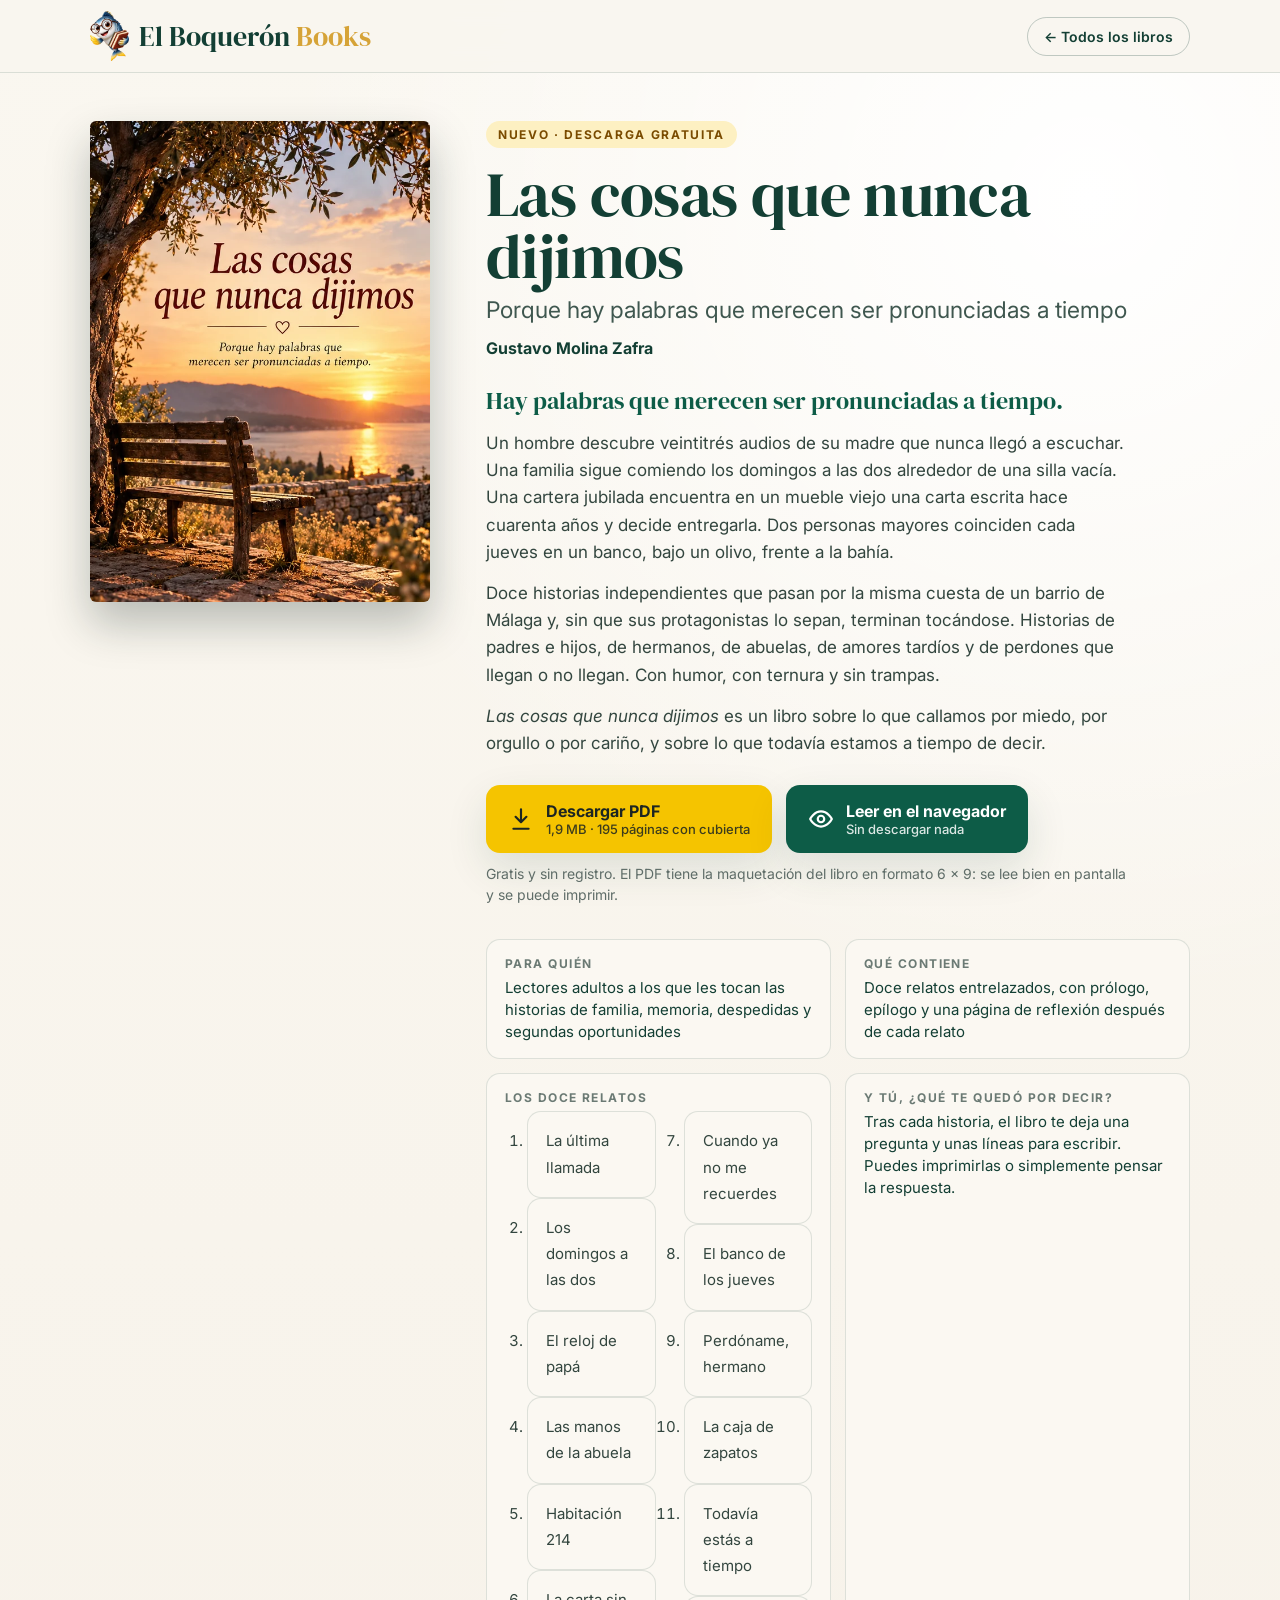
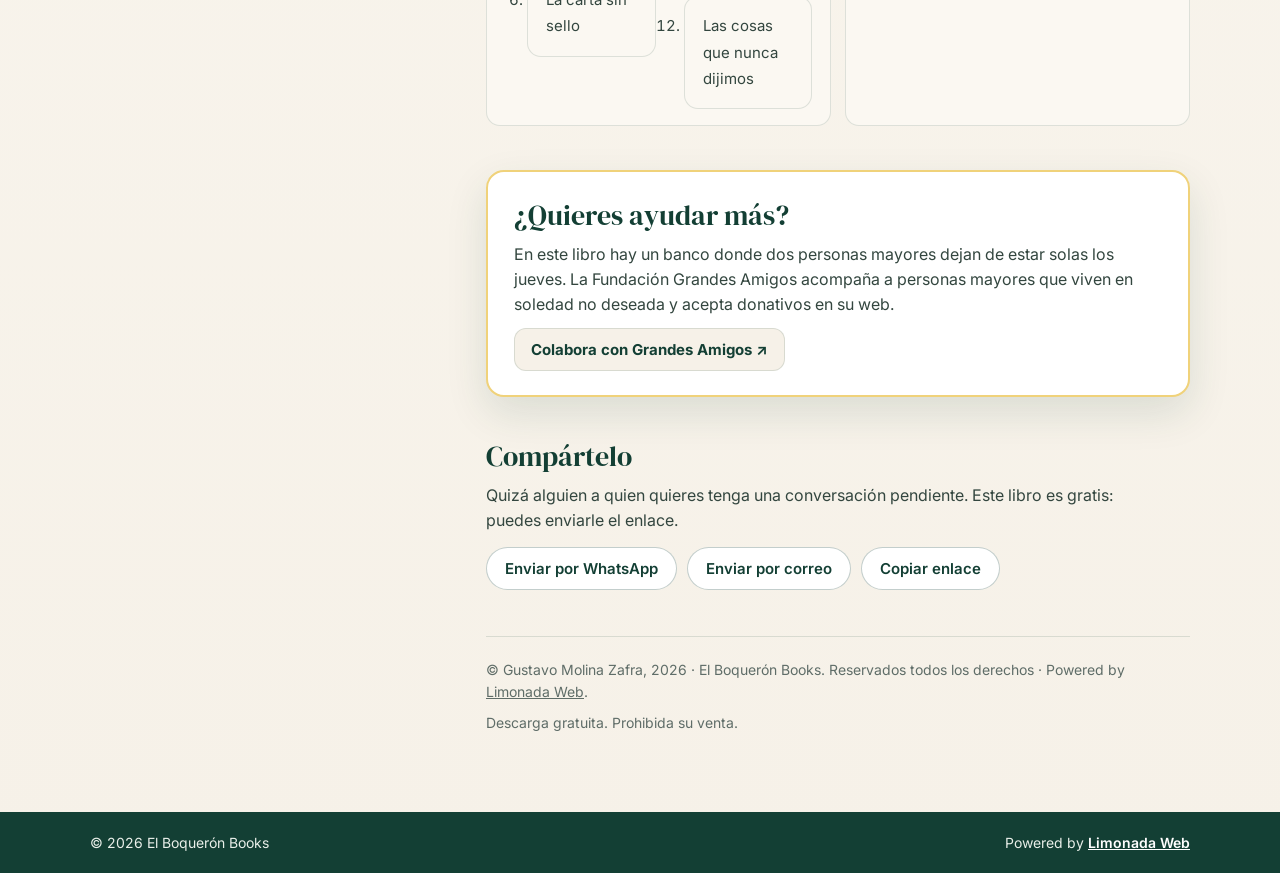
==== libros/las-cosas-que-nunca-dijimos/index.html @ 9ced8bef "Libro gratuito «Las cosas que nunca dijimos»: ficha, PDF y carrusel - Ficha nueva en /libros/las-cos" ====
<!DOCTYPE html>
<html lang="es">
<head>
<meta charset="utf-8">
<meta name="viewport" content="width=device-width, initial-scale=1">
<title>Las cosas que nunca dijimos · Libro gratuito de relatos · El Boquerón Books</title>
<meta name="description" content="Descarga gratis «Las cosas que nunca dijimos», de Gustavo Molina Zafra: doce relatos entrelazados en un barrio de Málaga sobre lo que callamos y lo que todavía estamos a tiempo de decir. PDF.">
<meta name="theme-color" content="#0d5c47">
<link rel="canonical" href="https://elboqueronbooks.com/libros/las-cosas-que-nunca-dijimos/">
<meta property="og:type" content="book">
<meta property="og:locale" content="es_ES">
<meta property="og:site_name" content="El Boquerón Books">
<meta property="og:title" content="Las cosas que nunca dijimos · Libro gratuito">
<meta property="og:description" content="Doce relatos entrelazados sobre lo que callamos por miedo, por orgullo o por cariño, y lo que todavía estamos a tiempo de decir. Descarga gratuita en PDF.">
<meta property="og:url" content="https://elboqueronbooks.com/libros/las-cosas-que-nunca-dijimos/">
<meta property="og:image" content="https://elboqueronbooks.com/libros/las-cosas-que-nunca-dijimos/portada-og.jpg">
<meta property="og:image:secure_url" content="https://elboqueronbooks.com/libros/las-cosas-que-nunca-dijimos/portada-og.jpg">
<meta property="og:image:type" content="image/jpeg">
<meta property="og:image:width" content="1200">
<meta property="og:image:height" content="630">
<meta property="og:image:alt" content="Portada de Las cosas que nunca dijimos: un banco de madera bajo un olivo frente a la bahía al atardecer">
<meta name="twitter:card" content="summary_large_image">
<meta name="twitter:image" content="https://elboqueronbooks.com/libros/las-cosas-que-nunca-dijimos/portada-og.jpg">
<link rel="icon" href="../../favicon.ico" sizes="any">
<link rel="icon" type="image/png" sizes="32x32" href="../../favicon-32.png">
<link rel="apple-touch-icon" href="../../apple-touch-icon.png">
<link rel="preconnect" href="https://fonts.googleapis.com">
<link rel="preconnect" href="https://fonts.gstatic.com" crossorigin>
<link href="https://fonts.googleapis.com/css2?family=DM+Serif+Display&family=Inter:wght@400;500;600;700;800&display=swap" rel="stylesheet">
<script type="application/ld+json">
{
 "@context": "https://schema.org",
 "@type": "Book",
 "name": "Las cosas que nunca dijimos",
 "alternativeHeadline": "Porque hay palabras que merecen ser pronunciadas a tiempo",
 "author": {"@type": "Person", "name": "Gustavo Molina Zafra"},
 "publisher": {"@type": "Organization", "name": "El Boquerón Books"},
 "inLanguage": "es",
 "datePublished": "2026-10",
 "numberOfPages": 195,
 "genre": "Relatos",
 "bookFormat": "https://schema.org/EBook",
 "isAccessibleForFree": true,
 "image": "https://elboqueronbooks.com/assets/book-las-cosas-que-nunca-dijimos.webp",
 "url": "https://elboqueronbooks.com/libros/las-cosas-que-nunca-dijimos/"
}
</script>
<style>
:root{
  --paper:#f6f1e8;--paper2:#fbf8f2;--ink:#133f34;--muted:#5f6d68;--green:#0d5c47;--green2:#0a4637;
  --gold:#d6a337;--yellow:#f5c400;--line:rgba(19,63,52,.13);--shadow:0 16px 42px rgba(20,62,51,.12);--wrap:1100px
}
*{box-sizing:border-box}
html{scroll-behavior:smooth}
body{margin:0;color:var(--ink);font-family:Inter,system-ui,sans-serif;background:radial-gradient(circle at 85% 8%,#fff 0,rgba(255,255,255,0) 32%),linear-gradient(#faf7f0,var(--paper));-webkit-font-smoothing:antialiased}
a{color:inherit}
img{display:block;max-width:100%}
.wrap{width:min(var(--wrap),calc(100% - 40px));margin:auto}
:focus-visible{outline:3px solid var(--gold);outline-offset:3px}
.skip{position:absolute;left:-999px;top:8px;background:#fff;padding:8px 14px;border-radius:8px;z-index:99}
.skip:focus{left:12px}

/* cabecera */
.topbar{border-bottom:1px solid var(--line);background:rgba(249,246,239,.92);position:sticky;top:0;z-index:20;backdrop-filter:blur(12px);-webkit-backdrop-filter:blur(12px)}
.navbar{display:flex;align-items:center;justify-content:space-between;gap:16px;height:72px}
.brand{display:flex;align-items:center;gap:10px;text-decoration:none}
.brand img{height:50px;width:auto}
.brand-name{font-family:"DM Serif Display",serif;font-size:28px;line-height:1;white-space:nowrap}
.brand-name em{font-style:normal;color:var(--gold)}
.back{font-size:14px;font-weight:600;text-decoration:none;padding:10px 16px;border-radius:999px;border:1px solid rgba(19,63,52,.25);white-space:nowrap}
.back:hover{background:#fff}
.back .corto{display:none}

/* ficha */
.ficha{display:grid;grid-template-columns:minmax(220px,340px) 1fr;gap:56px;align-items:start;padding:48px 0 30px}
.portada{position:sticky;top:100px}
.portada img{width:100%;height:auto;border-radius:6px;box-shadow:0 22px 44px rgba(20,40,35,.28)}
.tag{display:inline-block;font-size:12px;font-weight:700;letter-spacing:.14em;text-transform:uppercase;color:#7a4b00;background:#fdf0c2;border-radius:999px;padding:6px 12px}
h1{font-family:"DM Serif Display",serif;font-weight:400;font-size:clamp(40px,5vw,62px);line-height:1;margin:16px 0 8px;letter-spacing:-.01em}
.sub{font-size:clamp(19px,2vw,23px);color:#3f574f;margin:0 0 6px}
.autor{font-weight:700;margin:14px 0 0}
.hook{font-family:"DM Serif Display",serif;font-size:24px;line-height:1.25;color:var(--green);margin:28px 0 14px}
.texto p{font-size:17px;line-height:1.6;color:#33463f;margin:0 0 14px;max-width:640px}

.descargas{margin:28px 0 8px;display:flex;flex-wrap:wrap;gap:14px}
.btn{display:inline-flex;align-items:center;gap:12px;text-decoration:none;border-radius:14px;padding:16px 22px;font-weight:700;font-size:16px;box-shadow:var(--shadow)}
.btn small{display:block;font-weight:500;font-size:13px;opacity:.85}
.btn svg{flex-shrink:0}
.btn.pdf{background:var(--yellow);color:#1c2522}
.btn.pdf:hover{background:#e8b900}
.btn.epub{background:var(--green);color:#fff}
.btn.epub:hover{background:var(--green2)}
.nota-desc{font-size:14px;color:var(--muted);margin:10px 0 0;max-width:640px;line-height:1.5}

.datos{display:grid;grid-template-columns:repeat(2,minmax(0,1fr));gap:14px;margin:34px 0 0;padding:0;list-style:none}
.datos li{background:var(--paper2);border:1px solid var(--line);border-radius:14px;padding:16px 18px}
.datos b{display:block;font-size:12px;letter-spacing:.12em;text-transform:uppercase;color:#6b7a74;margin-bottom:6px;font-weight:700}
.datos span{font-size:15px;line-height:1.45}

.ayuda{margin:44px 0 0;padding:24px 26px;border-radius:18px;background:#fff;border:2px solid #f0d27a;box-shadow:var(--shadow)}
.ayuda .btn-ayuda{display:inline-flex;align-items:center;gap:8px;text-decoration:none;font-weight:700;background:var(--paper);border:1px solid var(--line);border-radius:12px;padding:11px 16px;font-size:15px}
.ayuda .btn-ayuda:hover{background:#fdf0c2}
.relatos{columns:2;column-gap:28px;margin:6px 0 0;padding-left:22px;font-size:15px;line-height:1.75;color:#33463f}
.ayuda h2{font-family:"DM Serif Display",serif;font-weight:400;font-size:28px;margin:0 0 8px}
.ayuda p{margin:0 0 12px;font-size:16px;line-height:1.55;color:#33463f}
.tels{display:flex;flex-wrap:wrap;gap:10px;margin:6px 0 0;padding:0;list-style:none}
.tels a{display:inline-block;text-decoration:none;font-weight:700;background:var(--paper);border:1px solid var(--line);border-radius:12px;padding:10px 14px;font-size:15px}
.tels a:hover{background:#fdf0c2}

.compartir{margin:40px 0 0}
.compartir h2{font-family:"DM Serif Display",serif;font-weight:400;font-size:28px;margin:0 0 8px}
.compartir p{margin:0 0 14px;color:#33463f;font-size:16px;line-height:1.55;max-width:640px}
.share{display:flex;flex-wrap:wrap;gap:10px}
.share a,.share button{font:inherit;font-weight:600;font-size:15px;cursor:pointer;text-decoration:none;border-radius:999px;padding:11px 18px;border:1px solid rgba(19,63,52,.25);background:#fff;color:var(--ink)}
.share a:hover,.share button:hover{background:var(--paper)}
.copiado{font-size:14px;color:var(--green);margin-left:6px}

.legal{margin:46px 0 0;padding:22px 0 0;border-top:1px solid var(--line);font-size:14px;line-height:1.6;color:var(--muted)}
.legal p{margin:0 0 8px;max-width:820px}
footer{margin-top:40px;background:var(--ink);color:#e9efe9}
.footer-row{display:flex;flex-wrap:wrap;gap:10px 28px;justify-content:space-between;padding:22px 0;font-size:14px}
footer a{color:#fff;font-weight:600}

@media (max-width:820px){
  .ficha{grid-template-columns:1fr;gap:26px;padding-top:28px}
  .portada{position:static;max-width:240px;margin:auto}
  .brand-name{font-size:22px}.brand img{height:40px}
  .btn{width:100%;justify-content:center}
}
@media (max-width:560px){
  .datos{grid-template-columns:1fr}
  .back .largo{display:none}
  .back .corto{display:inline}
  .brand-name{font-size:20px}
}
</style>
</head>
<body>
<a class="skip" href="#contenido">Saltar al contenido</a>
<header class="topbar">
 <div class="wrap navbar">
  <a class="brand" href="../../" aria-label="El Boquerón Books, inicio"><img src="../../logo.webp" alt="" width="132" height="168"><span class="brand-name">El Boquerón <em>Books</em></span></a>
  <a class="back" href="../../#libros">← <span class="largo">Todos los libros</span><span class="corto">Libros</span></a>
 </div>
</header>

<main id="contenido" class="wrap">
 <article class="ficha" aria-labelledby="titulo">
  <div class="portada">
   <img src="../../assets/book-las-cosas-que-nunca-dijimos.webp" alt="Portada de Las cosas que nunca dijimos: un banco de madera vacío bajo un olivo, frente a la bahía, al atardecer." width="600" height="849">
  </div>

  <div>
   <span class="tag">Nuevo · Descarga gratuita</span>
   <h1 id="titulo">Las cosas que nunca dijimos</h1>
   <p class="sub">Porque hay palabras que merecen ser pronunciadas a tiempo</p>
   <p class="autor">Gustavo Molina Zafra</p>

   <p class="hook">Hay palabras que merecen ser pronunciadas a tiempo.</p>
   <div class="texto">
    <p>Un hombre descubre veintitrés audios de su madre que nunca llegó a escuchar. Una familia sigue comiendo los domingos a las dos alrededor de una silla vacía. Una cartera jubilada encuentra en un mueble viejo una carta escrita hace cuarenta años y decide entregarla. Dos personas mayores coinciden cada jueves en un banco, bajo un olivo, frente a la bahía.</p>
    <p>Doce historias independientes que pasan por la misma cuesta de un barrio de Málaga y, sin que sus protagonistas lo sepan, terminan tocándose. Historias de padres e hijos, de hermanos, de abuelas, de amores tardíos y de perdones que llegan o no llegan. Con humor, con ternura y sin trampas.</p>
    <p><em>Las cosas que nunca dijimos</em> es un libro sobre lo que callamos por miedo, por orgullo o por cariño, y sobre lo que todavía estamos a tiempo de decir.</p>
   </div>

   <div class="descargas" role="group" aria-label="Descargar el libro">
    <a class="btn pdf" href="../../descargas/las-cosas-que-nunca-dijimos.pdf" download="Las-cosas-que-nunca-dijimos.pdf" type="application/pdf">
     <svg width="26" height="26" viewBox="0 0 24 24" fill="none" stroke="currentColor" stroke-width="2" stroke-linecap="round" stroke-linejoin="round" aria-hidden="true"><path d="M12 3v12M7 10l5 5 5-5M5 21h14"/></svg>
     <span>Descargar PDF<small>1,9 MB · 195 páginas con cubierta</small></span>
    </a>
    <a class="btn epub" href="../../descargas/las-cosas-que-nunca-dijimos.pdf" target="_blank" rel="noopener" type="application/pdf">
     <svg width="26" height="26" viewBox="0 0 24 24" fill="none" stroke="currentColor" stroke-width="2" stroke-linecap="round" stroke-linejoin="round" aria-hidden="true"><path d="M2 12s3.5-7 10-7 10 7 10 7-3.5 7-10 7S2 12 2 12Z"/><circle cx="12" cy="12" r="3"/></svg>
     <span>Leer en el navegador<small>Sin descargar nada</small></span>
    </a>
   </div>
   <p class="nota-desc">Gratis y sin registro. El PDF tiene la maquetación del libro en formato 6 × 9: se lee bien en pantalla y se puede imprimir.</p>

   <ul class="datos">
    <li><b>Para quién</b><span>Lectores adultos a los que les tocan las historias de familia, memoria, despedidas y segundas oportunidades</span></li>
    <li><b>Qué contiene</b><span>Doce relatos entrelazados, con prólogo, epílogo y una página de reflexión después de cada relato</span></li>
    <li><b>Los doce relatos</b><span><ol class="relatos"><li>La última llamada</li><li>Los domingos a las dos</li><li>El reloj de papá</li><li>Las manos de la abuela</li><li>Habitación 214</li><li>La carta sin sello</li><li>Cuando ya no me recuerdes</li><li>El banco de los jueves</li><li>Perdóname, hermano</li><li>La caja de zapatos</li><li>Todavía estás a tiempo</li><li>Las cosas que nunca dijimos</li></ol></span></li>
    <li><b>Y tú, ¿qué te quedó por decir?</b><span>Tras cada historia, el libro te deja una pregunta y unas líneas para escribir. Puedes imprimirlas o simplemente pensar la respuesta.</span></li>
   </ul>

   <section class="ayuda" aria-labelledby="ayudaTitulo">
    <h2 id="ayudaTitulo">¿Quieres ayudar más?</h2>
    <p>En este libro hay un banco donde dos personas mayores dejan de estar solas los jueves. La Fundación Grandes Amigos acompaña a personas mayores que viven en soledad no deseada y acepta donativos en su web.</p>
    <a class="btn-ayuda" href="https://grandesamigos.org/ayuda/" target="_blank" rel="noopener">Colabora con Grandes Amigos ↗</a>
   </section>

   <section class="compartir" aria-labelledby="compartirTitulo">
    <h2 id="compartirTitulo">Compártelo</h2>
    <p>Quizá alguien a quien quieres tenga una conversación pendiente. Este libro es gratis: puedes enviarle el enlace.</p>
    <div class="share">
     <a href="https://wa.me/?text=Las%20cosas%20que%20nunca%20dijimos%2C%20doce%20relatos%20gratis%20sobre%20lo%20que%20callamos%20y%20lo%20que%20todav%C3%ADa%20estamos%20a%20tiempo%20de%20decir%3A%20https%3A%2F%2Felboqueronbooks.com%2Flibros%2Flas-cosas-que-nunca-dijimos%2F" target="_blank" rel="noopener">Enviar por WhatsApp</a>
     <a href="mailto:?subject=Las%20cosas%20que%20nunca%20dijimos%20%C2%B7%20libro%20gratuito&amp;body=Te%20comparto%20este%20libro%20gratuito%3A%20https%3A%2F%2Felboqueronbooks.com%2Flibros%2Flas-cosas-que-nunca-dijimos%2F">Enviar por correo</a>
     <button type="button" id="copiar">Copiar enlace</button><span class="copiado" id="copiado" role="status" aria-live="polite"></span>
    </div>
   </section>

   <div class="legal">
    <p>© Gustavo Molina Zafra, 2026 · El Boquerón Books. Reservados todos los derechos · Powered by <a href="https://www.limonadaweb.com/" target="_blank" rel="noopener">Limonada Web</a>.</p>
    <p>Descarga gratuita. Prohibida su venta.</p>
   </div>
  </div>
 </article>
</main>

<footer><div class="wrap footer-row"><span>© <span id="year">2026</span> El Boquerón Books</span><span>Powered by <a href="https://www.limonadaweb.com/" target="_blank" rel="noopener">Limonada Web</a></span></div></footer>

<script>
document.getElementById('year').textContent=new Date().getFullYear();
(function(){
  var b=document.getElementById('copiar'),s=document.getElementById('copiado'),url='https://elboqueronbooks.com/libros/las-cosas-que-nunca-dijimos/';
  b.addEventListener('click',function(){
    function ok(){s.textContent='Enlace copiado';setTimeout(function(){s.textContent=''},2500)}
    if(navigator.clipboard&&navigator.clipboard.writeText){navigator.clipboard.writeText(url).then(ok,function(){s.textContent=url})}
    else{s.textContent=url}
  });
})();
</script>
<script src="https://contacta.limonadaweb.com/assets/registro.js?v=6" defer data-slug="libro/las-cosas-que-nunca-dijimos"></script>
</body>
</html>
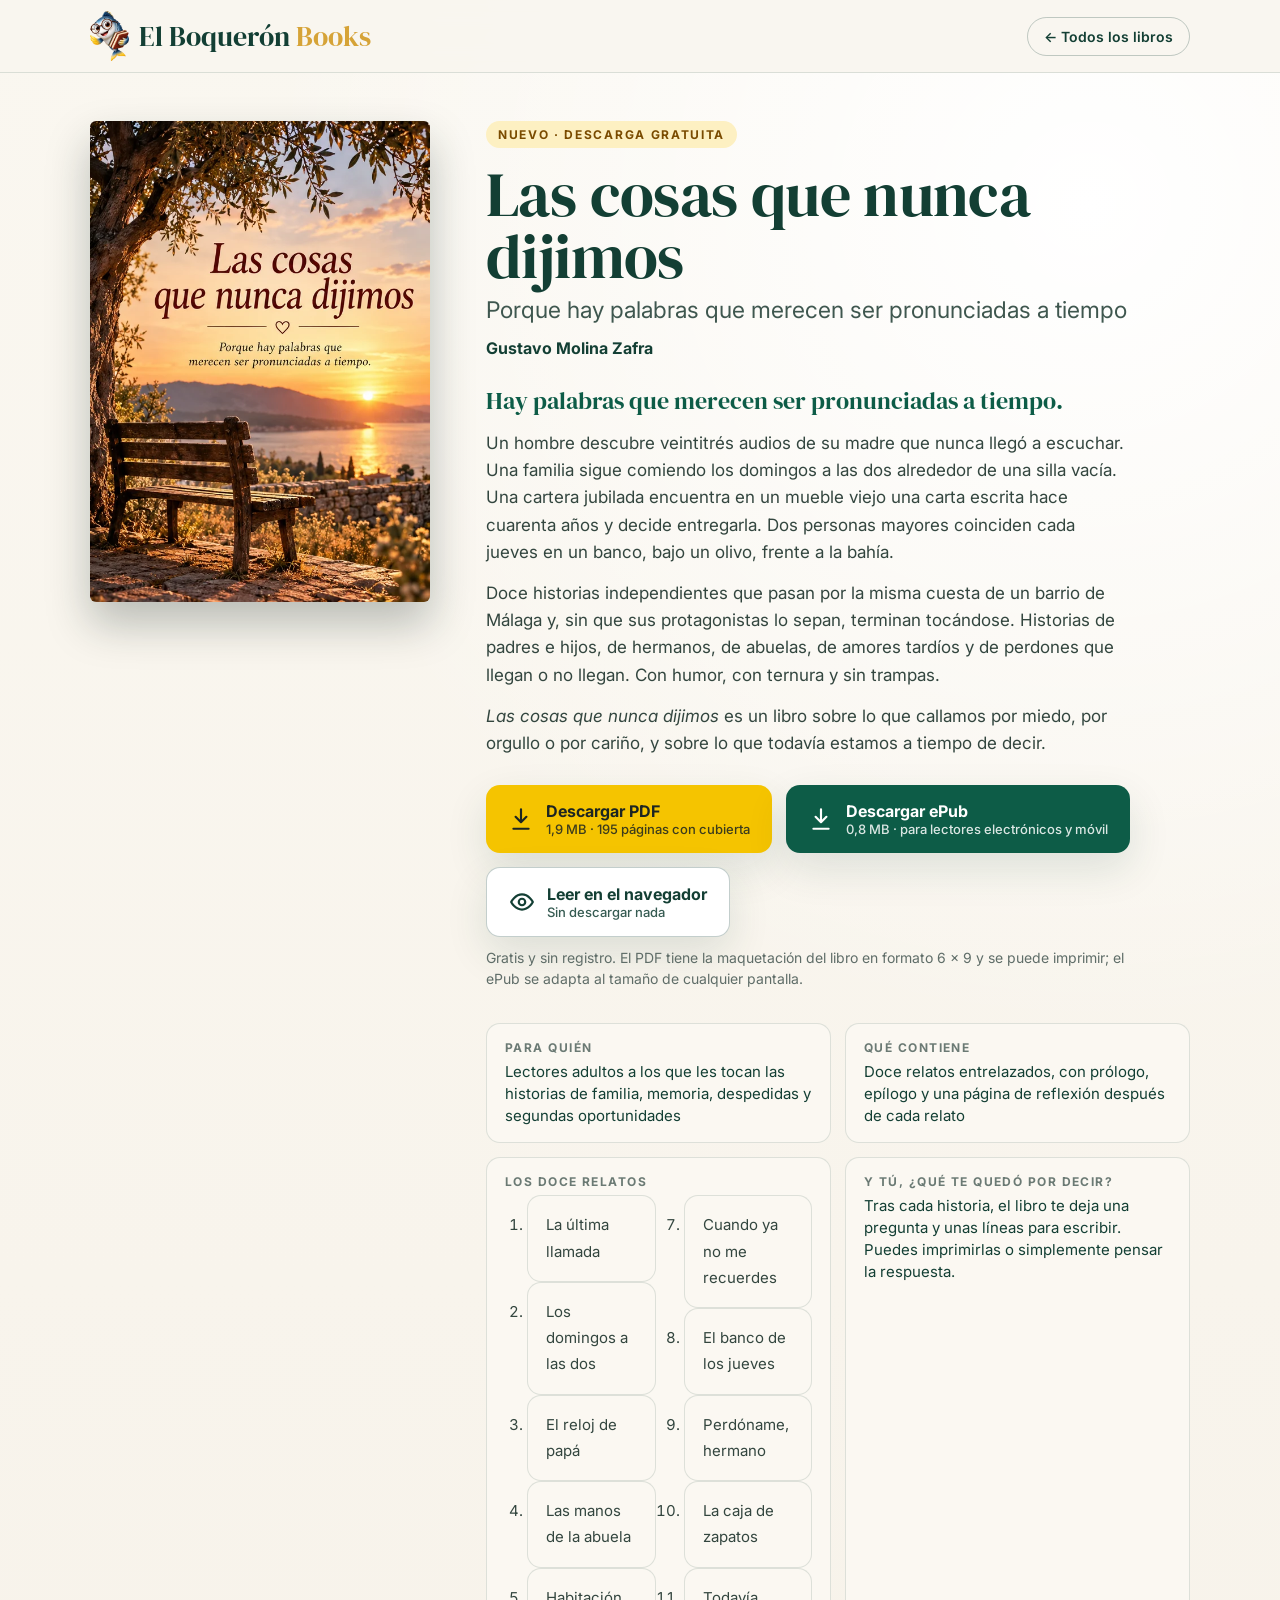
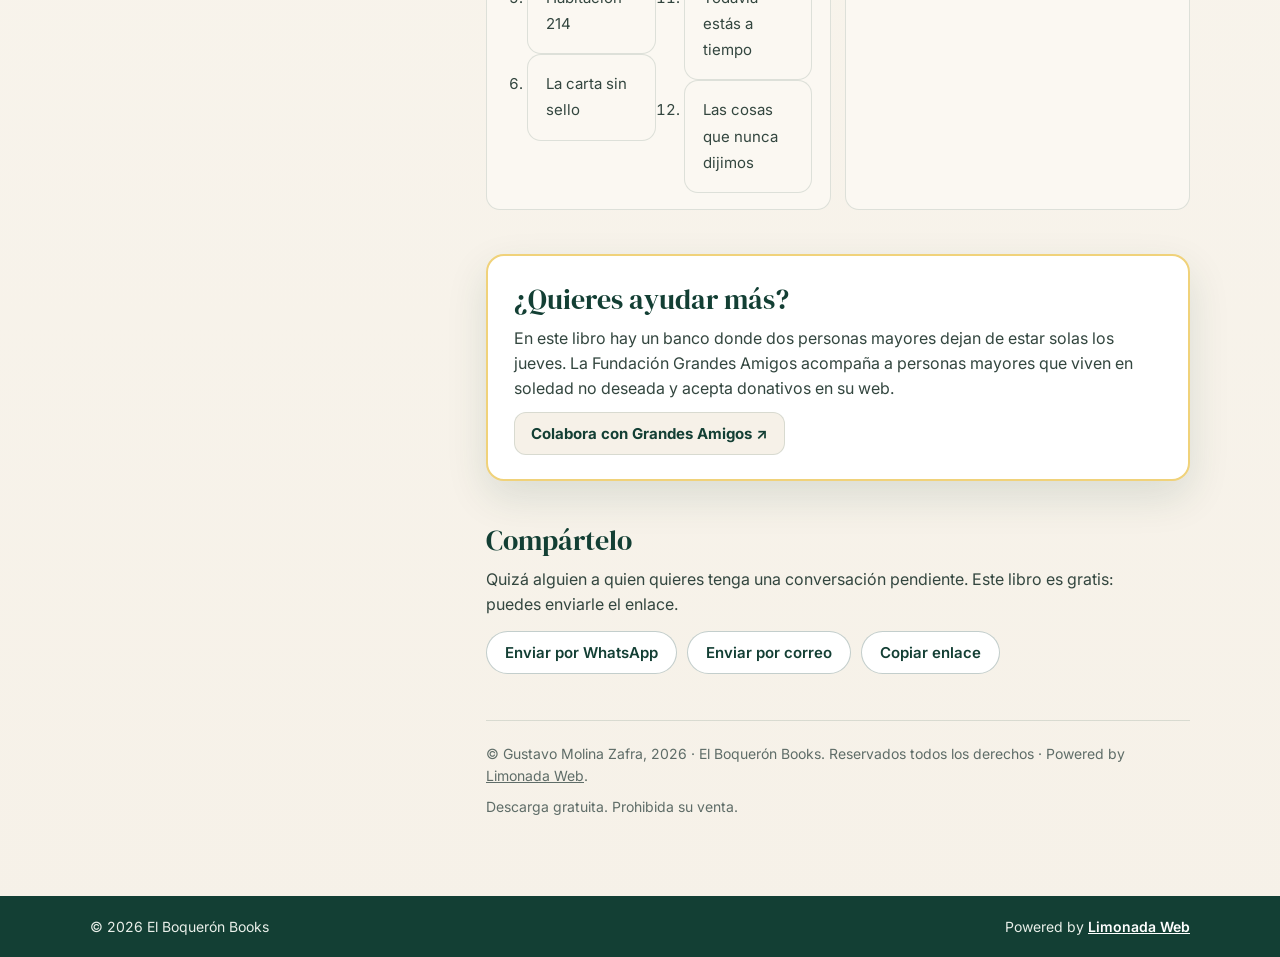
==== commit ec8d23b7: "Libros gratuitos: ePub de Las cosas que nunca dijimos y lectura en el navegador para No era una brom" ====
--- a/libros/las-cosas-que-nunca-dijimos/index.html
+++ b/libros/las-cosas-que-nunca-dijimos/index.html
@@ -4,14 +4,14 @@
 <meta charset="utf-8">
 <meta name="viewport" content="width=device-width, initial-scale=1">
 <title>Las cosas que nunca dijimos · Libro gratuito de relatos · El Boquerón Books</title>
-<meta name="description" content="Descarga gratis «Las cosas que nunca dijimos», de Gustavo Molina Zafra: doce relatos entrelazados en un barrio de Málaga sobre lo que callamos y lo que todavía estamos a tiempo de decir. PDF.">
+<meta name="description" content="Descarga gratis «Las cosas que nunca dijimos», de Gustavo Molina Zafra: doce relatos entrelazados en un barrio de Málaga sobre lo que callamos y lo que todavía estamos a tiempo de decir. PDF y ePub.">
 <meta name="theme-color" content="#0d5c47">
 <link rel="canonical" href="https://elboqueronbooks.com/libros/las-cosas-que-nunca-dijimos/">
 <meta property="og:type" content="book">
 <meta property="og:locale" content="es_ES">
 <meta property="og:site_name" content="El Boquerón Books">
 <meta property="og:title" content="Las cosas que nunca dijimos · Libro gratuito">
-<meta property="og:description" content="Doce relatos entrelazados sobre lo que callamos por miedo, por orgullo o por cariño, y lo que todavía estamos a tiempo de decir. Descarga gratuita en PDF.">
+<meta property="og:description" content="Doce relatos entrelazados sobre lo que callamos por miedo, por orgullo o por cariño, y lo que todavía estamos a tiempo de decir. Descarga gratuita en PDF y ePub.">
 <meta property="og:url" content="https://elboqueronbooks.com/libros/las-cosas-que-nunca-dijimos/">
 <meta property="og:image" content="https://elboqueronbooks.com/libros/las-cosas-que-nunca-dijimos/portada-og.jpg">
 <meta property="og:image:secure_url" content="https://elboqueronbooks.com/libros/las-cosas-que-nunca-dijimos/portada-og.jpg">
@@ -90,6 +90,8 @@
 .btn.pdf:hover{background:#e8b900}
 .btn.epub{background:var(--green);color:#fff}
 .btn.epub:hover{background:var(--green2)}
+.btn.leer{background:#fff;color:var(--ink);border:1px solid rgba(19,63,52,.25)}
+.btn.leer:hover{background:var(--paper2)}
 .nota-desc{font-size:14px;color:var(--muted);margin:10px 0 0;max-width:640px;line-height:1.5}
 
 .datos{display:grid;grid-template-columns:repeat(2,minmax(0,1fr));gap:14px;margin:34px 0 0;padding:0;list-style:none}
@@ -168,12 +170,16 @@
      <svg width="26" height="26" viewBox="0 0 24 24" fill="none" stroke="currentColor" stroke-width="2" stroke-linecap="round" stroke-linejoin="round" aria-hidden="true"><path d="M12 3v12M7 10l5 5 5-5M5 21h14"/></svg>
      <span>Descargar PDF<small>1,9 MB · 195 páginas con cubierta</small></span>
     </a>
-    <a class="btn epub" href="../../descargas/las-cosas-que-nunca-dijimos.pdf" target="_blank" rel="noopener" type="application/pdf">
+    <a class="btn epub" href="../../descargas/las-cosas-que-nunca-dijimos.epub" download="Las-cosas-que-nunca-dijimos.epub" type="application/epub+zip">
+     <svg width="26" height="26" viewBox="0 0 24 24" fill="none" stroke="currentColor" stroke-width="2" stroke-linecap="round" stroke-linejoin="round" aria-hidden="true"><path d="M12 3v12M7 10l5 5 5-5M5 21h14"/></svg>
+     <span>Descargar ePub<small>0,8 MB · para lectores electrónicos y móvil</small></span>
+    </a>
+    <a class="btn leer" href="../../descargas/las-cosas-que-nunca-dijimos.pdf" target="_blank" rel="noopener" type="application/pdf">
      <svg width="26" height="26" viewBox="0 0 24 24" fill="none" stroke="currentColor" stroke-width="2" stroke-linecap="round" stroke-linejoin="round" aria-hidden="true"><path d="M2 12s3.5-7 10-7 10 7 10 7-3.5 7-10 7S2 12 2 12Z"/><circle cx="12" cy="12" r="3"/></svg>
      <span>Leer en el navegador<small>Sin descargar nada</small></span>
     </a>
    </div>
-   <p class="nota-desc">Gratis y sin registro. El PDF tiene la maquetación del libro en formato 6 × 9: se lee bien en pantalla y se puede imprimir.</p>
+   <p class="nota-desc">Gratis y sin registro. El PDF tiene la maquetación del libro en formato 6 × 9 y se puede imprimir; el ePub se adapta al tamaño de cualquier pantalla.</p>
 
    <ul class="datos">
     <li><b>Para quién</b><span>Lectores adultos a los que les tocan las historias de familia, memoria, despedidas y segundas oportunidades</span></li>
